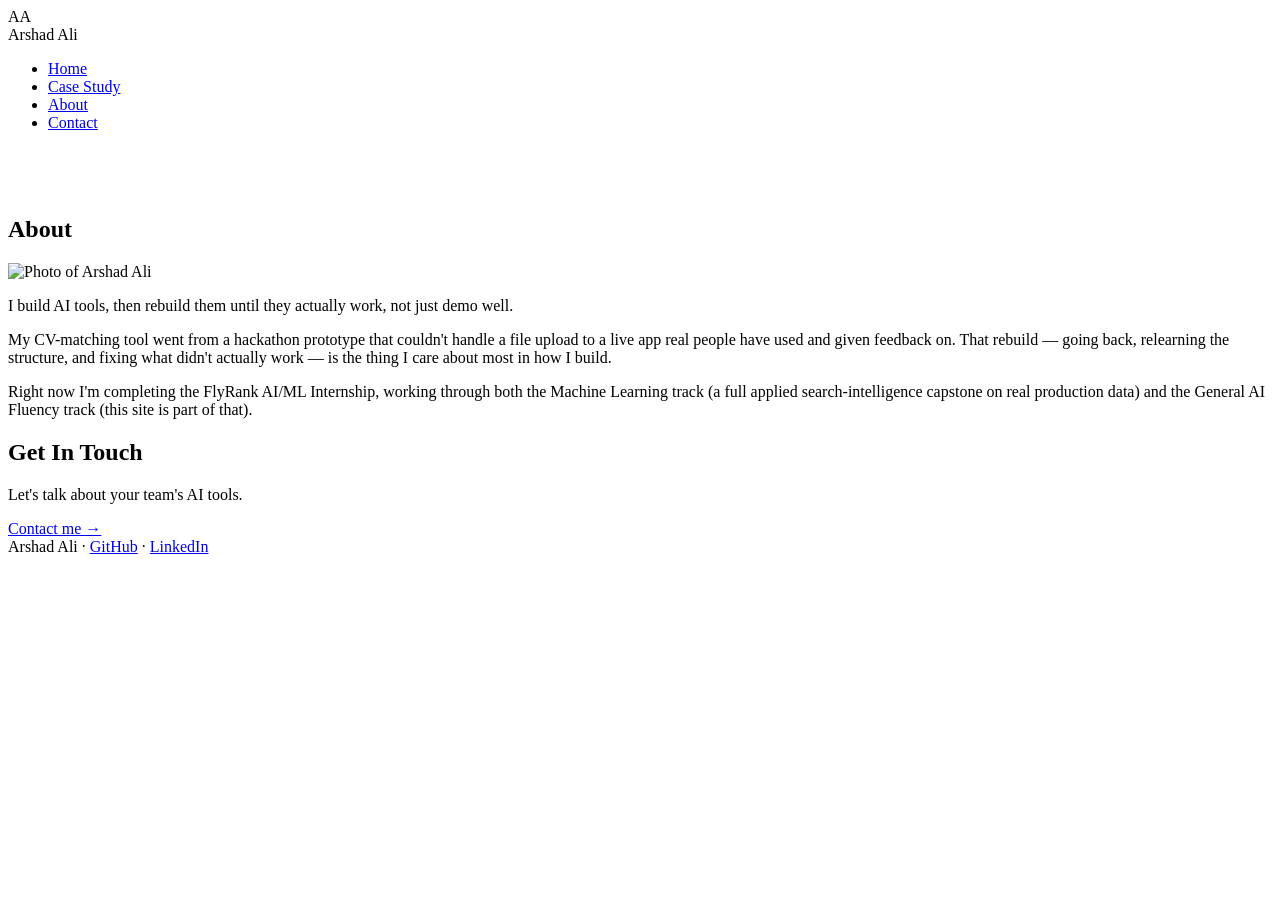
==== about.html @ d6d80e55 "Add files via upload" ====
<!DOCTYPE html>
<html lang="en">
<head>
<meta charset="UTF-8">
<meta name="viewport" content="width=device-width, initial-scale=1.0">
<title>About — Arshad Ali</title>
<link rel="preconnect" href="https://fonts.googleapis.com">
<link href="https://fonts.googleapis.com/css2?family=JetBrains+Mono:wght@400;500;700&family=Inter:wght@400;500;600&display=swap" rel="stylesheet">
<link rel="stylesheet" href="css/style.css">
</head>
<body>

<nav>
  <div class="wrap">
    <div class="brand">
      <div class="mark"><span>AA</span></div>
      <span class="brand-name">Arshad Ali</span>
    </div>
    <ul>
      <li><a href="index.html">Home</a></li>
      <li><a href="case-study.html">Case Study</a></li>
      <li><a href="about.html" class="active">About</a></li>
      <li><a href="contact.html">Contact</a></li>
    </ul>
  </div>
</nav>

<main>
  <div class="wrap" style="padding-top:48px;">
    <section>
      <h2>About</h2>
      <img src="assets/about.jpg" alt="Photo of Arshad Ali" class="about-photo">
      <p class="lede">I build AI tools, then rebuild them until they actually work, not just demo well.</p>
      <p>My CV-matching tool went from a hackathon prototype that couldn't handle a file upload to a live app real people have used and given feedback on. That rebuild — going back, relearning the structure, and fixing what didn't actually work — is the thing I care about most in how I build.</p>
      <p>Right now I'm completing the FlyRank AI/ML Internship, working through both the Machine Learning track (a full applied search-intelligence capstone on real production data) and the General AI Fluency track (this site is part of that).</p>
      <div style="clear:both;"></div>
    </section>

    <section>
      <h2>Get In Touch</h2>
      <p>Let's talk about your team's AI tools.</p>
      <a href="contact.html" class="cta">Contact me →</a>
    </section>
  </div>
</main>

<footer>
  <div class="wrap">
    Arshad Ali · <a href="https://github.com/sarshadad-codeee">GitHub</a> · <a href="https://linkedin.com/in/arshad-ali-0b1b22258">LinkedIn</a>
  </div>
</footer>

</body>
</html>
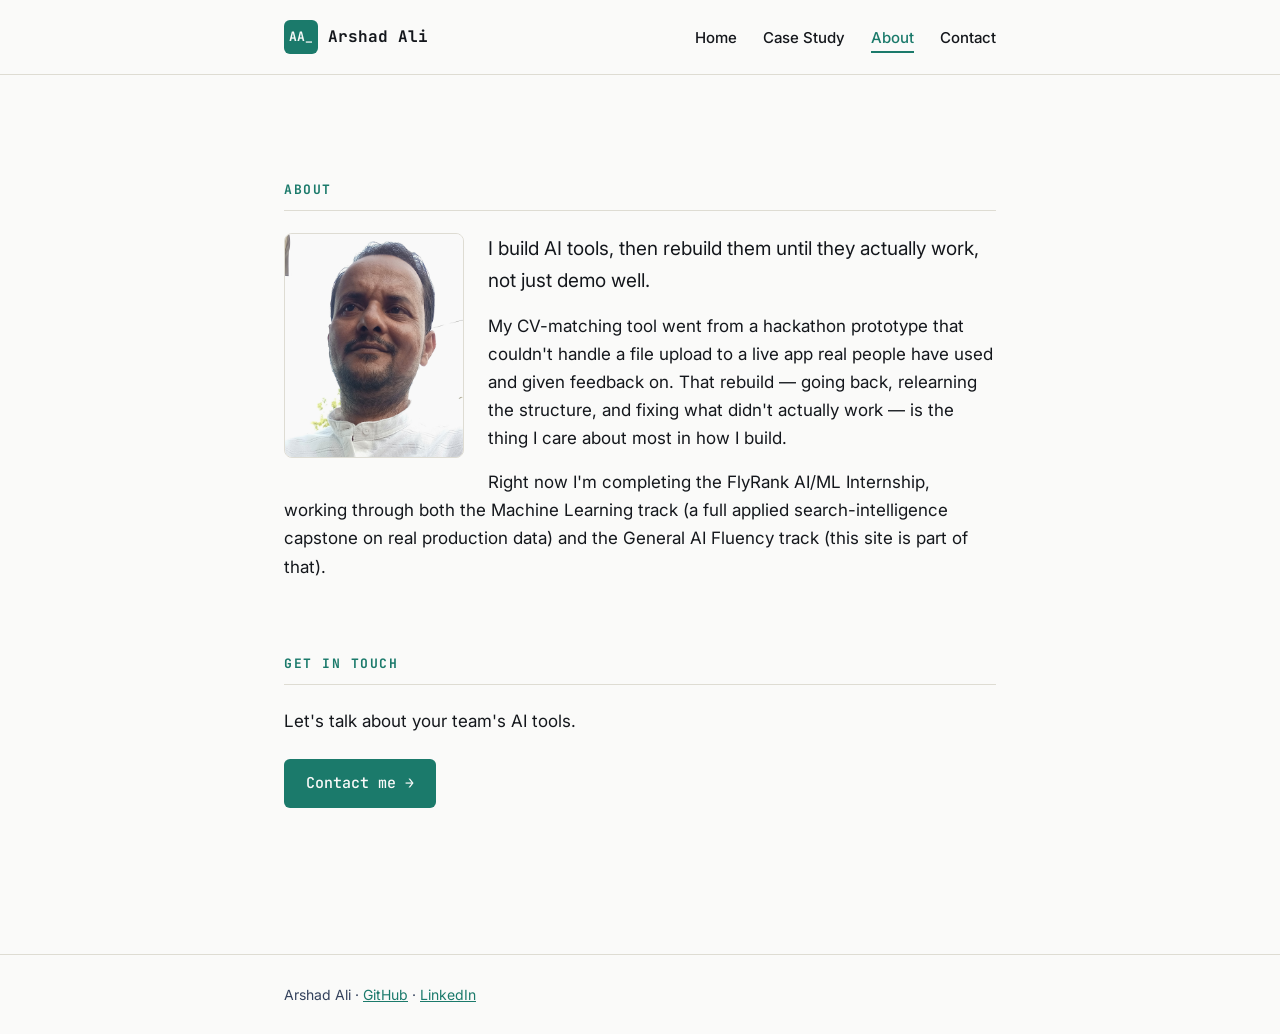
==== commit 1b8364ed: "Add files via upload" ====
--- a/about.html
+++ b/about.html
@@ -6,7 +6,7 @@
 <title>About — Arshad Ali</title>
 <link rel="preconnect" href="https://fonts.googleapis.com">
 <link href="https://fonts.googleapis.com/css2?family=JetBrains+Mono:wght@400;500;700&family=Inter:wght@400;500;600&display=swap" rel="stylesheet">
-<link rel="stylesheet" href="css/style.css">
+<link rel="stylesheet" href="style.css">
 </head>
 <body>
 
@@ -29,7 +29,7 @@
   <div class="wrap" style="padding-top:48px;">
     <section>
       <h2>About</h2>
-      <img src="assets/about.jpg" alt="Photo of Arshad Ali" class="about-photo">
+      <img src="about.jpg" alt="Photo of Arshad Ali" class="about-photo">
       <p class="lede">I build AI tools, then rebuild them until they actually work, not just demo well.</p>
       <p>My CV-matching tool went from a hackathon prototype that couldn't handle a file upload to a live app real people have used and given feedback on. That rebuild — going back, relearning the structure, and fixing what didn't actually work — is the thing I care about most in how I build.</p>
       <p>Right now I'm completing the FlyRank AI/ML Internship, working through both the Machine Learning track (a full applied search-intelligence capstone on real production data) and the General AI Fluency track (this site is part of that).</p>
--- a/style.css
+++ b/style.css
@@ -0,0 +1,58 @@
+:root{
+  --ink:#14171C;
+  --paper:#FAFAF9;
+  --signal:#1B7A6B;
+  --accent:#33415C;
+  --hair:#DEDCD3;
+}
+*{box-sizing:border-box;margin:0;padding:0;}
+body{
+  background:var(--paper);
+  color:var(--ink);
+  font-family:'Inter',sans-serif;
+  font-size:17px;
+  line-height:1.65;
+}
+.mono{font-family:'JetBrains Mono',monospace;}
+a{color:var(--signal);}
+.wrap{max-width:760px;margin:0 auto;padding:0 24px;}
+
+nav{border-bottom:1px solid var(--hair);padding:20px 0;}
+nav .wrap{display:flex;align-items:center;justify-content:space-between;flex-wrap:wrap;gap:12px;}
+.brand{display:flex;align-items:center;gap:10px;}
+.mark{width:34px;height:34px;background:var(--signal);border-radius:6px;display:flex;align-items:center;justify-content:center;flex-shrink:0;}
+.mark span{color:var(--paper);font-family:'JetBrains Mono',monospace;font-weight:700;font-size:13px;}
+.mark span::after{content:"_";opacity:0.85;}
+.brand-name{font-family:'JetBrains Mono',monospace;font-weight:700;font-size:16px;}
+nav ul{list-style:none;display:flex;gap:26px;}
+nav a{color:var(--ink);text-decoration:none;font-size:15px;font-weight:500;padding-bottom:4px;border-bottom:2px solid transparent;}
+nav a:hover, nav a.active{border-bottom:2px solid var(--signal);color:var(--signal);}
+
+.hero{background-image:url('hero.png');background-size:cover;background-position:center;padding:80px 0 70px;}
+.hero h1{font-family:'JetBrains Mono',monospace;font-weight:700;font-size:clamp(26px,4vw,38px);line-height:1.3;max-width:600px;margin-bottom:20px;}
+.hero p.proof{font-size:18px;max-width:540px;color:var(--accent);}
+
+main{padding:56px 0 90px;}
+section{margin-bottom:56px;}
+h2{font-family:'JetBrains Mono',monospace;font-size:13px;text-transform:uppercase;letter-spacing:1.5px;color:var(--signal);border-bottom:1px solid var(--hair);padding-bottom:10px;margin-bottom:22px;}
+h3{font-family:'JetBrains Mono',monospace;font-size:19px;margin-bottom:10px;}
+p{margin-bottom:16px;max-width:66ch;}
+.lede{font-size:19px;}
+
+figure{margin:26px 0;}
+figure img{width:100%;border-radius:8px;border:1px solid var(--hair);}
+figcaption{font-family:'JetBrains Mono',monospace;font-size:13px;color:var(--accent);margin-top:10px;padding-left:14px;border-left:2px solid var(--signal);}
+
+.cta{display:inline-block;background:var(--signal);color:var(--paper) !important;font-family:'JetBrains Mono',monospace;font-weight:500;font-size:15px;text-decoration:none;padding:12px 22px;border-radius:6px;margin-top:8px;}
+.cta:hover{background:var(--accent);}
+.cta.secondary{background:transparent;color:var(--signal) !important;border:1px solid var(--signal);}
+
+.about-photo{width:180px;height:225px;object-fit:cover;border-radius:8px;border:1px solid var(--hair);float:left;margin:0 24px 16px 0;}
+
+footer{border-top:1px solid var(--hair);padding:28px 0;font-size:14px;color:var(--accent);}
+
+@media (max-width:600px){
+  .hero{padding:56px 0 44px;}
+  .about-photo{float:none;display:block;margin:0 0 20px 0;}
+  nav ul{gap:16px;}
+}
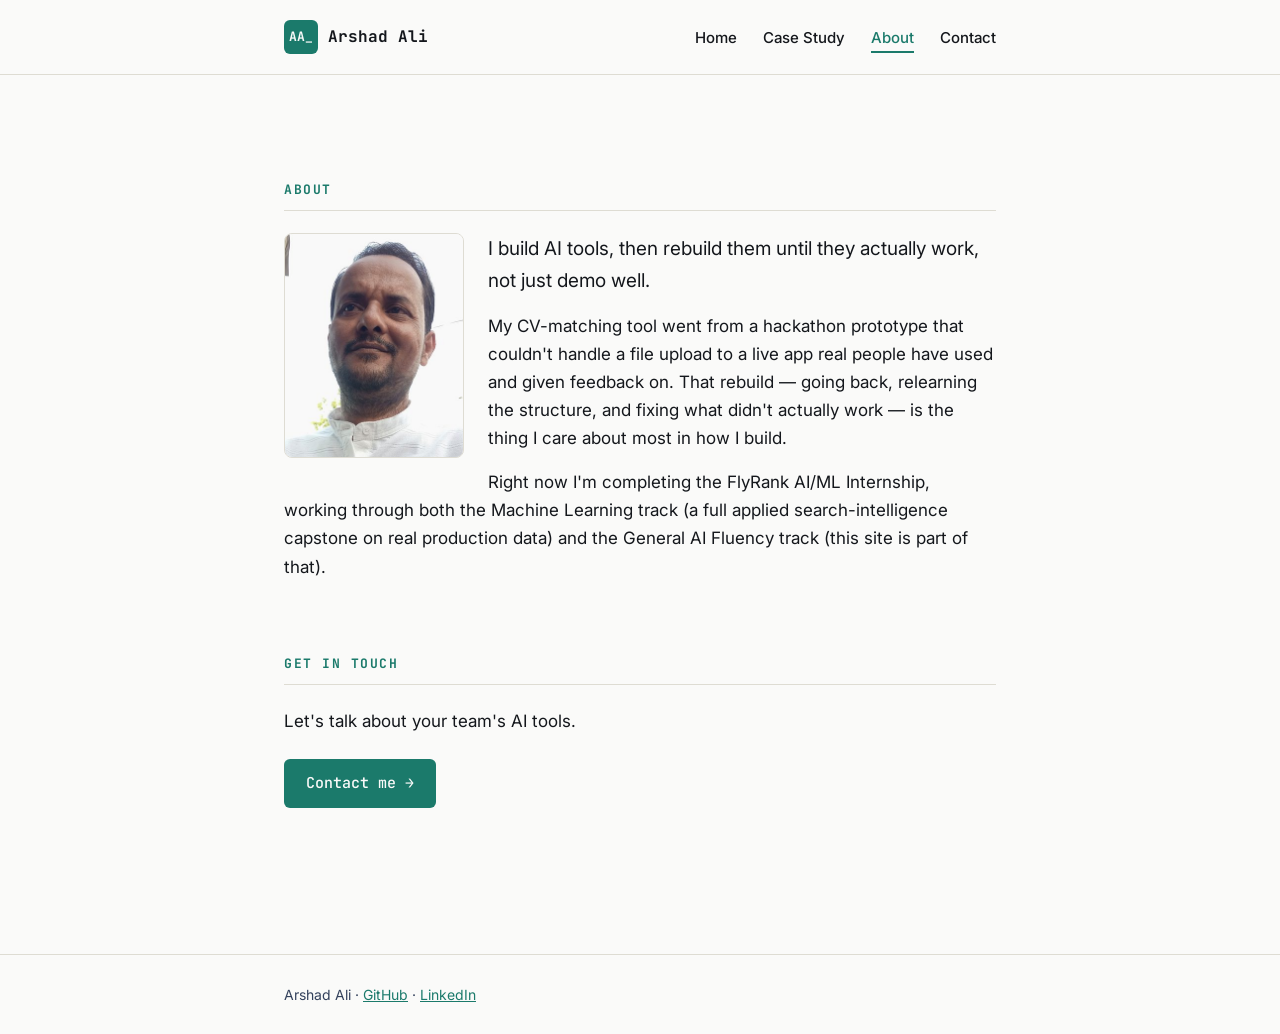
==== commit 0c9ccbed: "change made changes done contact, case study, about, index" ====
--- a/about.html
+++ b/about.html
@@ -4,6 +4,13 @@
 <meta charset="UTF-8">
 <meta name="viewport" content="width=device-width, initial-scale=1.0">
 <title>About — Arshad Ali</title>
+<meta name="description" content="About Arshad Ali — ML/AI engineer completing the FlyRank AI internship, building real tools that go from prototype to production.">
+<meta property="og:title" content="About — Arshad Ali">
+<meta property="og:description" content="ML/AI engineer completing the FlyRank AI internship, building real tools that go from prototype to production.">
+<meta property="og:image" content="https://arshadaliml.netlify.app/hero.png">
+<meta property="og:url" content="https://arshadaliml.netlify.app/about">
+<meta property="og:type" content="website">
+<meta name="twitter:card" content="summary_large_image">
 <link rel="preconnect" href="https://fonts.googleapis.com">
 <link href="https://fonts.googleapis.com/css2?family=JetBrains+Mono:wght@400;500;700&family=Inter:wght@400;500;600&display=swap" rel="stylesheet">
 <link rel="stylesheet" href="style.css">
--- a/style.css
+++ b/style.css
@@ -49,10 +49,14 @@
 
 .about-photo{width:180px;height:225px;object-fit:cover;border-radius:8px;border:1px solid var(--hair);float:left;margin:0 24px 16px 0;}
 
+.demo-embed{width:100%;height:720px;border:1px solid var(--hair);border-radius:8px;overflow:hidden;background:var(--paper);}
+.demo-embed iframe{width:100%;height:100%;border:0;display:block;}
+
 footer{border-top:1px solid var(--hair);padding:28px 0;font-size:14px;color:var(--accent);}
 
 @media (max-width:600px){
   .hero{padding:56px 0 44px;}
   .about-photo{float:none;display:block;margin:0 0 20px 0;}
   nav ul{gap:16px;}
+  .demo-embed{height:520px;}
 }
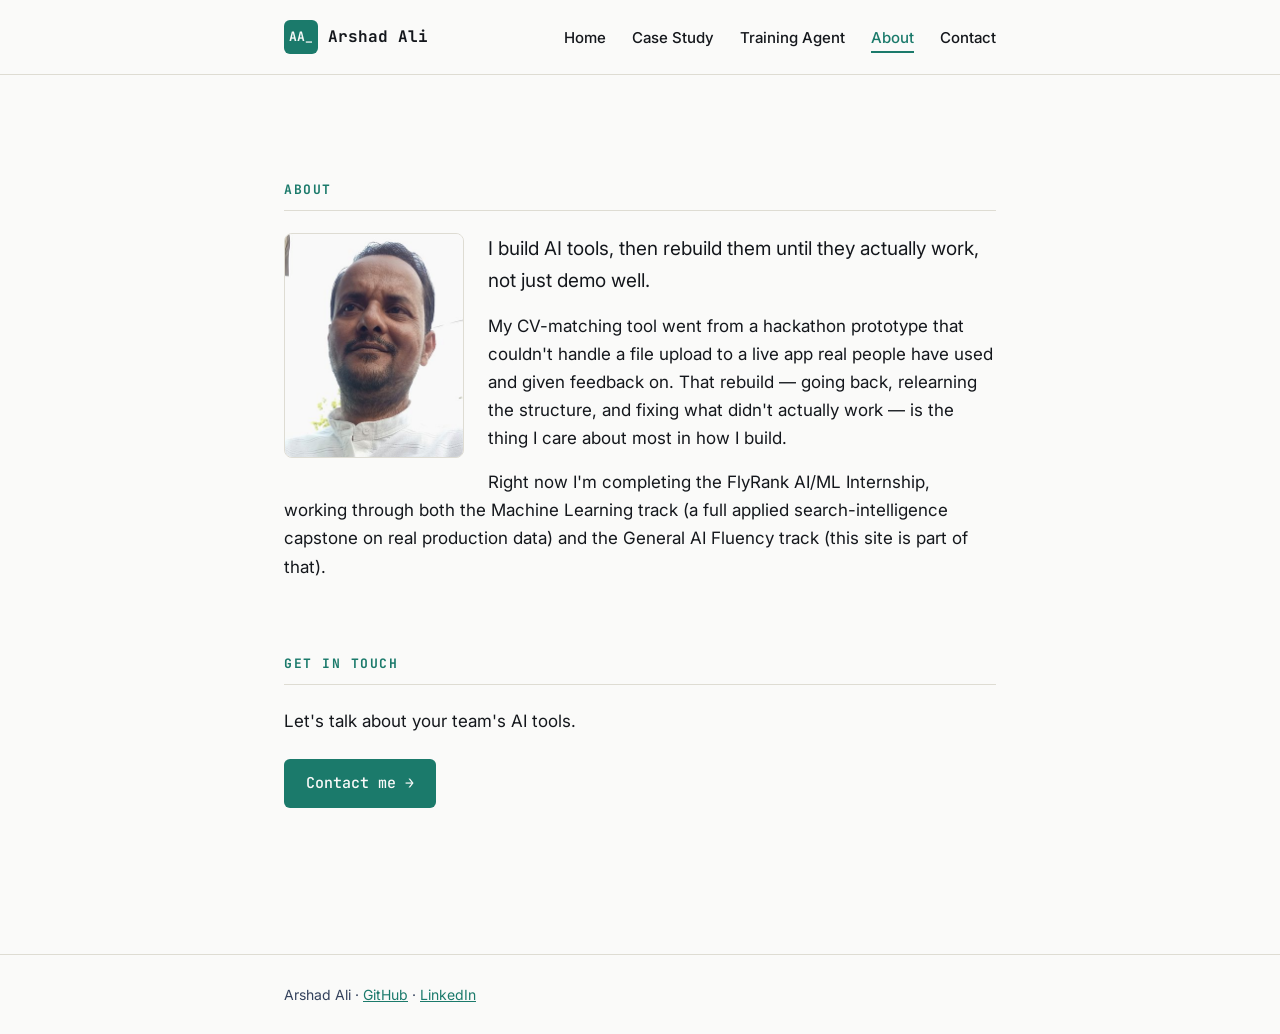
==== commit e161125c: "files updated for capstone submission capstone" ====
--- a/about.html
+++ b/about.html
@@ -1,8 +1,21 @@
 <!DOCTYPE html>
 <html lang="en">
 <head>
+  <!-- Google tag (gtag.js) -->
+  <script async src="https://www.googletagmanager.com/gtag/js?id=G-GEJ6MZTGSF"></script>
+  <script>
+    window.dataLayer = window.dataLayer || [];
+    function gtag(){dataLayer.push(arguments);}
+    gtag('js', new Date());
+    gtag('config', 'G-GEJ6MZTGSF');
+  </script>
+
 <meta charset="UTF-8">
 <meta name="viewport" content="width=device-width, initial-scale=1.0">
+  <link rel="icon" type="image/png" sizes="32x32" href="favicon-32.png">
+  <link rel="icon" type="image/png" sizes="16x16" href="favicon-16.png">
+  <link rel="apple-touch-icon" sizes="180x180" href="favicon-180.png">
+
 <title>About — Arshad Ali</title>
 <meta name="description" content="About Arshad Ali — ML/AI engineer completing the FlyRank AI internship, building real tools that go from prototype to production.">
 <meta property="og:title" content="About — Arshad Ali">
@@ -26,6 +39,7 @@
     <ul>
       <li><a href="index.html">Home</a></li>
       <li><a href="case-study.html">Case Study</a></li>
+      <li><a href="case-study-training-agent.html">Training Agent</a></li>
       <li><a href="about.html" class="active">About</a></li>
       <li><a href="contact.html">Contact</a></li>
     </ul>
--- a/style.css
+++ b/style.css
@@ -51,6 +51,9 @@
 
 .demo-embed{width:100%;height:720px;border:1px solid var(--hair);border-radius:8px;overflow:hidden;background:var(--paper);}
 .demo-embed iframe{width:100%;height:100%;border:0;display:block;}
+.flow-diagram{margin:26px 0;}
+.flow-diagram pre{background:var(--ink);color:var(--paper);padding:20px;border-radius:8px;overflow-x:auto;font-size:12px;line-height:1.5;}
+.flow-diagram .caption{font-family:'JetBrains Mono',monospace;font-size:13px;color:var(--accent);margin-top:10px;padding-left:14px;border-left:2px solid var(--signal);}
 
 footer{border-top:1px solid var(--hair);padding:28px 0;font-size:14px;color:var(--accent);}
 
